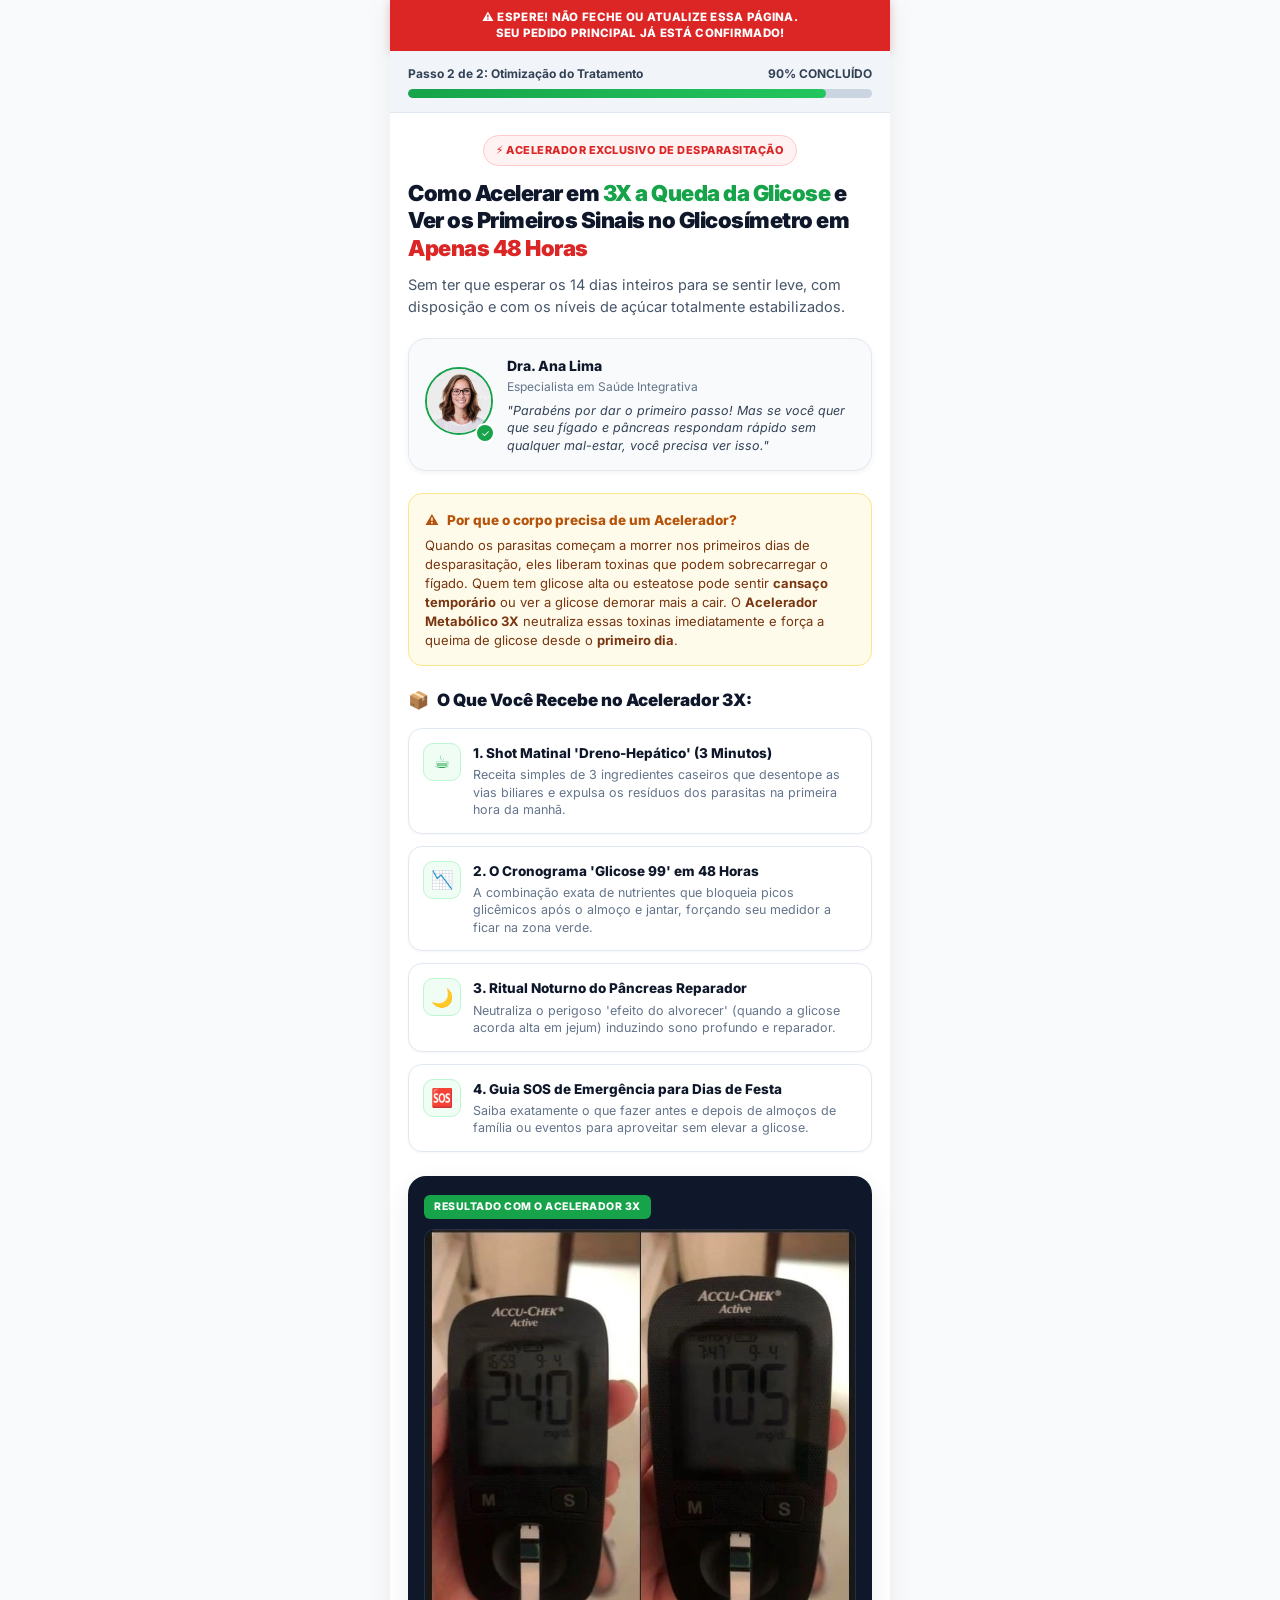
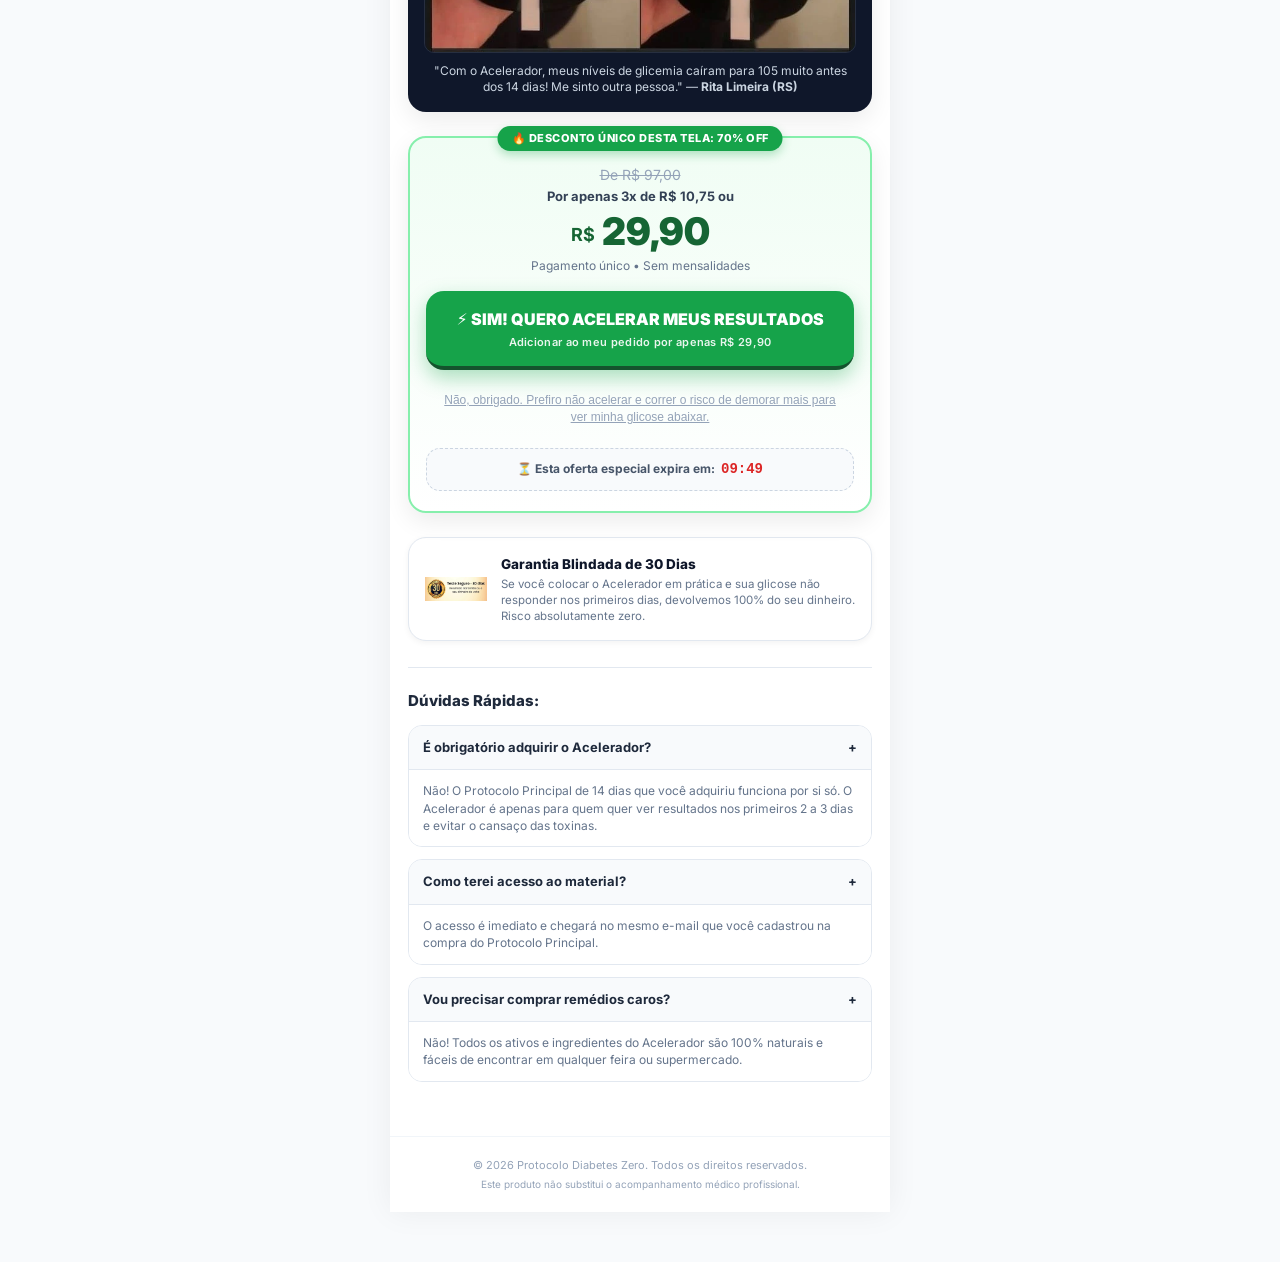
==== upsell.html @ f4e1c334 "Criar pagina de upsell focada em acelerar os resultados do protocolo" ====
<!DOCTYPE html>
<html lang="pt-BR">
<head>
  <meta charset="utf-8">
  <meta name="viewport" content="width=device-width, initial-scale=1.0, maximum-scale=1.0, user-scalable=no">
  <title>Acelerador Metabólico 3X | Oferta Exclusiva</title>
  <meta name="theme-color" content="#dc2626">
  <meta name="referrer" content="strict-origin-when-cross-origin">
  <link rel="preconnect" href="https://fonts.googleapis.com">
  <link rel="preconnect" href="https://fonts.gstatic.com" crossorigin>
  <link href="https://fonts.googleapis.com/css2?family=Inter:wght@400;500;600;700;800;900&display=swap" rel="stylesheet">
  <style>
    :root {
      --primary: #16a34a;
      --primary-hover: #15803d;
      --primary-dark: #166534;
      --primary-soft: #f0fdf4;
      --danger: #dc2626;
      --danger-dark: #991b1b;
      --danger-soft: #fef2f2;
      --warning: #f59e0b;
      --warning-soft: #fffbeb;
      --text-main: #0f172a;
      --text-muted: #64748b;
      --border-color: #e2e8f0;
      --bg-page: #f8fafc;
      --radius-lg: 14px;
      --radius-xl: 18px;
      --shadow-sm: 0 2px 6px rgba(0, 0, 0, 0.05);
      --shadow-md: 0 8px 24px rgba(0, 0, 0, 0.08);
      --shadow-btn: 0 8px 20px rgba(22, 163, 74, 0.35);
    }

    * {
      box-sizing: border-box;
      margin: 0;
      padding: 0;
      -webkit-tap-highlight-color: transparent;
    }

    body {
      font-family: 'Inter', system-ui, -apple-system, sans-serif;
      color: var(--text-main);
      background-color: var(--bg-page);
      line-height: 1.5;
      min-height: 100vh;
      display: flex;
      flex-direction: column;
      align-items: center;
      padding-bottom: 50px;
    }

    /* Container Mobile-First */
    .upsell-wrapper {
      width: 100%;
      max-width: 500px;
      background: #ffffff;
      min-height: 100vh;
      display: flex;
      flex-direction: column;
      position: relative;
      box-shadow: 0 0 30px rgba(0,0,0,0.06);
    }

    /* Barra Superior de Alerta Urgente */
    .top-alert-bar {
      background: #dc2626;
      color: #ffffff;
      font-size: 11.5px;
      font-weight: 800;
      letter-spacing: 0.3px;
      text-transform: uppercase;
      text-align: center;
      padding: 10px 14px;
      line-height: 1.35;
      box-shadow: 0 2px 8px rgba(220, 38, 38, 0.25);
    }

    /* Barra de Progresso do Pedido */
    .order-progress-box {
      background: #f1f5f9;
      border-bottom: 1px solid var(--border-color);
      padding: 14px 18px;
    }

    .order-progress-header {
      display: flex;
      justify-content: space-between;
      align-items: center;
      font-size: 12px;
      font-weight: 700;
      margin-bottom: 6px;
      color: #334155;
    }

    .order-progress-bar-bg {
      background: #cbd5e1;
      height: 9px;
      border-radius: 999px;
      overflow: hidden;
      position: relative;
    }

    .order-progress-fill {
      background: linear-gradient(90deg, #16a34a, #22c55e);
      height: 100%;
      width: 90%;
      border-radius: 999px;
      animation: pulseBar 2s infinite ease-in-out;
    }

    @keyframes pulseBar {
      0%, 100% { opacity: 0.95; }
      50% { opacity: 1; }
    }

    /* Conteúdo Principal */
    .upsell-content {
      padding: 22px 18px;
    }

    /* Badge de Oferta */
    .badge-deal {
      display: inline-flex;
      align-items: center;
      gap: 6px;
      background: #fef2f2;
      color: #dc2626;
      border: 1.5px solid #fecaca;
      font-size: 11px;
      font-weight: 800;
      padding: 6px 12px;
      border-radius: 999px;
      margin-bottom: 14px;
      text-transform: uppercase;
      letter-spacing: 0.5px;
    }

    /* Headline Principal */
    .upsell-headline {
      font-size: 22px;
      font-weight: 900;
      line-height: 1.25;
      color: #0f172a;
      margin-bottom: 12px;
      letter-spacing: -0.5px;
    }

    .upsell-headline mark {
      background: transparent;
      color: #16a34a;
    }

    .upsell-headline .highlight-red {
      color: #dc2626;
    }

    .upsell-subheadline {
      font-size: 14.5px;
      color: #475569;
      line-height: 1.5;
      margin-bottom: 20px;
    }

    /* Card da Especialista */
    .doctor-card {
      background: #f8fafc;
      border: 1.5px solid #e2e8f0;
      border-radius: var(--radius-xl);
      padding: 16px;
      margin-bottom: 22px;
      display: flex;
      gap: 14px;
      align-items: center;
      box-shadow: var(--shadow-sm);
    }

    .doctor-avatar-wrap {
      position: relative;
      flex-shrink: 0;
    }

    .doctor-avatar {
      width: 68px;
      height: 68px;
      border-radius: 50%;
      object-fit: cover;
      border: 2.5px solid #16a34a;
    }

    .doctor-verified-badge {
      position: absolute;
      bottom: -2px;
      right: -2px;
      background: #16a34a;
      color: #fff;
      font-size: 10px;
      width: 20px;
      height: 20px;
      border-radius: 50%;
      display: flex;
      align-items: center;
      justify-content: center;
      border: 2px solid #ffffff;
    }

    .doctor-info h4 {
      font-size: 14px;
      font-weight: 800;
      color: #0f172a;
    }

    .doctor-info p {
      font-size: 12px;
      color: #64748b;
      margin-top: 2px;
    }

    .doctor-quote {
      font-size: 12.5px;
      color: #334155;
      font-style: italic;
      margin-top: 6px;
      line-height: 1.4;
    }

    /* Box de Alerta Importante */
    .alert-dieoff-box {
      background: #fffbeb;
      border: 1.5px solid #fde68a;
      border-radius: var(--radius-lg);
      padding: 16px;
      margin-bottom: 22px;
    }

    .alert-dieoff-title {
      display: flex;
      align-items: center;
      gap: 8px;
      font-size: 13.5px;
      font-weight: 800;
      color: #b45309;
      margin-bottom: 6px;
    }

    .alert-dieoff-text {
      font-size: 13px;
      color: #78350f;
      line-height: 1.45;
    }

    /* O que é o Acelerador */
    .section-title {
      font-size: 17px;
      font-weight: 900;
      color: #0f172a;
      margin-bottom: 14px;
      display: flex;
      align-items: center;
      gap: 8px;
    }

    .features-list {
      display: flex;
      flex-direction: column;
      gap: 12px;
      margin-bottom: 24px;
    }

    .feature-card {
      display: flex;
      align-items: flex-start;
      gap: 12px;
      background: #ffffff;
      border: 1.5px solid #e2e8f0;
      border-radius: var(--radius-lg);
      padding: 14px;
      box-shadow: 0 1px 3px rgba(0,0,0,0.04);
      transition: transform 0.15s ease;
    }

    .feature-card:hover {
      transform: translateY(-2px);
    }

    .feature-icon-box {
      width: 38px;
      height: 38px;
      border-radius: 10px;
      background: #f0fdf4;
      color: #16a34a;
      display: flex;
      align-items: center;
      justify-content: center;
      font-size: 18px;
      flex-shrink: 0;
      border: 1px solid #bbf7d0;
    }

    .feature-body h5 {
      font-size: 13.5px;
      font-weight: 800;
      color: #0f172a;
      margin-bottom: 3px;
    }

    .feature-body p {
      font-size: 12.5px;
      color: #64748b;
      line-height: 1.4;
    }

    /* Prova Social / Comparativo */
    .proof-card {
      background: #0f172a;
      border-radius: var(--radius-xl);
      padding: 16px;
      color: #ffffff;
      margin-bottom: 24px;
      box-shadow: var(--shadow-md);
    }

    .proof-badge {
      display: inline-block;
      background: #16a34a;
      color: #ffffff;
      font-size: 10.5px;
      font-weight: 800;
      padding: 4px 10px;
      border-radius: 6px;
      text-transform: uppercase;
      letter-spacing: 0.5px;
      margin-bottom: 10px;
    }

    .proof-img {
      width: 100%;
      height: auto;
      border-radius: 10px;
      margin-bottom: 10px;
      display: block;
      border: 1px solid rgba(255, 255, 255, 0.1);
    }

    .proof-caption {
      font-size: 12px;
      color: #cbd5e1;
      text-align: center;
      line-height: 1.4;
    }

    /* Box de Oferta e Preço */
    .offer-box {
      background: linear-gradient(180deg, #f0fdf4 0%, #ffffff 100%);
      border: 2px solid #86efac;
      border-radius: var(--radius-xl);
      padding: 20px 16px;
      text-align: center;
      margin-bottom: 22px;
      box-shadow: var(--shadow-md);
      position: relative;
    }

    .offer-badge-ribbon {
      position: absolute;
      top: -12px;
      left: 50%;
      transform: translateX(-50%);
      background: #16a34a;
      color: #ffffff;
      font-size: 11px;
      font-weight: 800;
      padding: 4px 14px;
      border-radius: 999px;
      letter-spacing: 0.5px;
      box-shadow: 0 4px 10px rgba(22, 163, 74, 0.3);
      white-space: nowrap;
    }

    .offer-old-price {
      font-size: 14px;
      color: #94a3b8;
      text-decoration: line-through;
      margin-top: 6px;
    }

    .offer-installments {
      font-size: 13px;
      font-weight: 700;
      color: #334155;
      margin-top: 2px;
    }

    .offer-price-highlight {
      font-size: 38px;
      font-weight: 900;
      color: #166534;
      line-height: 1.1;
      margin: 4px 0;
    }

    .offer-price-highlight small {
      font-size: 18px;
      font-weight: 700;
      vertical-align: middle;
    }

    .offer-price-sub {
      font-size: 12px;
      color: #64748b;
      margin-bottom: 16px;
    }

    /* Botão Principal de Compra (CTA) */
    .btn-upsell-accept {
      width: 100%;
      background: #16a34a;
      color: #ffffff;
      border: none;
      border-bottom: 4px solid #14532d;
      border-radius: var(--radius-xl);
      padding: 16px 14px;
      font-size: 16px;
      font-weight: 900;
      cursor: pointer;
      display: flex;
      flex-direction: column;
      align-items: center;
      justify-content: center;
      gap: 3px;
      text-decoration: none;
      transition: all 0.15s ease;
      box-shadow: var(--shadow-btn);
      animation: pulseButton 2.2s infinite ease-in-out;
    }

    .btn-upsell-accept span.sub {
      font-size: 11px;
      font-weight: 600;
      opacity: 0.9;
      letter-spacing: 0.3px;
    }

    .btn-upsell-accept:active {
      transform: translateY(2px);
      border-bottom-width: 2px;
    }

    .btn-upsell-accept:hover {
      background: var(--primary-hover);
    }

    @keyframes pulseButton {
      0%, 100% { transform: scale(1); }
      50% { transform: scale(1.02); }
    }

    /* Link de Recusa (Negative Framing) */
    .btn-upsell-decline {
      display: block;
      margin-top: 14px;
      font-size: 12px;
      color: #94a3b8;
      text-decoration: underline;
      cursor: pointer;
      line-height: 1.4;
      padding: 8px 10px;
      transition: color 0.15s;
      background: none;
      border: none;
      width: 100%;
      text-align: center;
    }

    .btn-upsell-decline:hover {
      color: #475569;
    }

    /* Timer Regressivo de Escassez */
    .countdown-box {
      display: flex;
      align-items: center;
      justify-content: center;
      gap: 6px;
      background: #f8fafc;
      border: 1px dashed #cbd5e1;
      border-radius: var(--radius-lg);
      padding: 10px;
      margin-top: 14px;
      font-size: 12px;
      font-weight: 700;
      color: #475569;
    }

    .countdown-timer {
      color: #dc2626;
      font-weight: 900;
      font-family: monospace;
      font-size: 14px;
    }

    /* Garantia Blindada */
    .guarantee-card {
      display: flex;
      align-items: center;
      gap: 14px;
      background: #ffffff;
      border: 1.5px solid #e2e8f0;
      border-radius: var(--radius-xl);
      padding: 16px;
      margin-top: 24px;
      box-shadow: var(--shadow-sm);
    }

    .guarantee-img {
      width: 62px;
      height: auto;
      flex-shrink: 0;
    }

    .guarantee-text h6 {
      font-size: 13.5px;
      font-weight: 800;
      color: #0f172a;
      margin-bottom: 2px;
    }

    .guarantee-text p {
      font-size: 11.5px;
      color: #64748b;
      line-height: 1.4;
    }

    /* FAQ Rápido */
    .faq-section {
      margin-top: 26px;
      border-top: 1px solid var(--border-color);
      padding-top: 22px;
    }

    .faq-item {
      margin-bottom: 12px;
      border: 1px solid #e2e8f0;
      border-radius: var(--radius-lg);
      overflow: hidden;
    }

    .faq-question {
      padding: 12px 14px;
      background: #f8fafc;
      font-size: 13px;
      font-weight: 700;
      color: #1e293b;
      cursor: pointer;
      display: flex;
      justify-content: space-between;
      align-items: center;
    }

    .faq-answer {
      padding: 12px 14px;
      font-size: 12px;
      color: #64748b;
      line-height: 1.45;
      background: #ffffff;
      border-top: 1px solid #e2e8f0;
    }

    /* Footer discreto */
    .upsell-footer {
      text-align: center;
      padding: 20px 16px;
      font-size: 11px;
      color: #94a3b8;
      border-top: 1px solid #f1f5f9;
      margin-top: 20px;
    }
  </style>
</head>
<body>

  <main class="upsell-wrapper">

    <!-- 1. Alerta Superior de Não Fechar a Página -->
    <div class="top-alert-bar">
      ⚠️ ESPERE! NÃO FECHE OU ATUALIZE ESSA PÁGINA.<br>
      SEU PEDIDO PRINCIPAL JÁ ESTÁ CONFIRMADO!
    </div>

    <!-- 2. Barra de Progresso do Pedido -->
    <div class="order-progress-box">
      <div class="order-progress-header">
        <span>Passo 2 de 2: Otimização do Tratamento</span>
        <span>90% CONCLUÍDO</span>
      </div>
      <div class="order-progress-bar-bg">
        <div class="order-progress-fill"></div>
      </div>
    </div>

    <!-- 3. Corpo Principal com Persuasão -->
    <div class="upsell-content">
      
      <div style="text-align: center;">
        <div class="badge-deal">
          ⚡ ACELERADOR EXCLUSIVO DE DESPARASITAÇÃO
        </div>
      </div>

      <!-- Headline & Subheadline -->
      <h1 class="upsell-headline">
        Como Acelerar em <mark>3X a Queda da Glicose</mark> e Ver os Primeiros Sinais no Glicosímetro em <span class="highlight-red">Apenas 48 Horas</span>
      </h1>

      <p class="upsell-subheadline">
        Sem ter que esperar os 14 dias inteiros para se sentir leve, com disposição e com os níveis de açúcar totalmente estabilizados.
      </p>

      <!-- Card Dra. Ana Lima -->
      <div class="doctor-card">
        <div class="doctor-avatar-wrap">
          <img src="img/ana-lima.png" alt="Dra. Ana Lima" class="doctor-avatar">
          <div class="doctor-verified-badge">✓</div>
        </div>
        <div class="doctor-info">
          <h4>Dra. Ana Lima</h4>
          <p>Especialista em Saúde Integrativa</p>
          <div class="doctor-quote">
            "Parabéns por dar o primeiro passo! Mas se você quer que seu fígado e pâncreas respondam rápido sem qualquer mal-estar, você precisa ver isso."
          </div>
        </div>
      </div>

      <!-- Alerta Die-off / Por que acelerar -->
      <div class="alert-dieoff-box">
        <div class="alert-dieoff-title">
          <span>⚠️</span> Por que o corpo precisa de um Acelerador?
        </div>
        <p class="alert-dieoff-text">
          Quando os parasitas começam a morrer nos primeiros dias de desparasitação, eles liberam toxinas que podem sobrecarregar o fígado. Quem tem glicose alta ou esteatose pode sentir <strong>cansaço temporário</strong> ou ver a glicose demorar mais a cair. O <strong>Acelerador Metabólico 3X</strong> neutraliza essas toxinas imediatamente e força a queima de glicose desde o <strong>primeiro dia</strong>.
        </p>
      </div>

      <!-- O que vem dentro -->
      <h3 class="section-title">
        <span>📦</span> O Que Você Recebe no Acelerador 3X:
      </h3>

      <div class="features-list">
        
        <div class="feature-card">
          <div class="feature-icon-box">☕</div>
          <div class="feature-body">
            <h5>1. Shot Matinal 'Dreno-Hepático' (3 Minutos)</h5>
            <p>Receita simples de 3 ingredientes caseiros que desentope as vias biliares e expulsa os resíduos dos parasitas na primeira hora da manhã.</p>
          </div>
        </div>

        <div class="feature-card">
          <div class="feature-icon-box">📉</div>
          <div class="feature-body">
            <h5>2. O Cronograma 'Glicose 99' em 48 Horas</h5>
            <p>A combinação exata de nutrientes que bloqueia picos glicêmicos após o almoço e jantar, forçando seu medidor a ficar na zona verde.</p>
          </div>
        </div>

        <div class="feature-card">
          <div class="feature-icon-box">🌙</div>
          <div class="feature-body">
            <h5>3. Ritual Noturno do Pâncreas Reparador</h5>
            <p>Neutraliza o perigoso 'efeito do alvorecer' (quando a glicose acorda alta em jejum) induzindo sono profundo e reparador.</p>
          </div>
        </div>

        <div class="feature-card">
          <div class="feature-icon-box">🆘</div>
          <div class="feature-body">
            <h5>4. Guia SOS de Emergência para Dias de Festa</h5>
            <p>Saiba exatamente o que fazer antes e depois de almoços de família ou eventos para aproveitar sem elevar a glicose.</p>
          </div>
        </div>

      </div>

      <!-- Prova Social / Glicosímetro -->
      <div class="proof-card">
        <span class="proof-badge">Resultado com o Acelerador 3X</span>
        <img src="img/glicosimetro-240-105.png" alt="Glicose de 240 para 105" class="proof-img">
        <p class="proof-caption">
          "Com o Acelerador, meus níveis de glicemia caíram para 105 muito antes dos 14 dias! Me sinto outra pessoa." — <strong>Rita Limeira (RS)</strong>
        </p>
      </div>

      <!-- Box de Oferta Irresistível -->
      <div class="offer-box">
        <div class="offer-badge-ribbon">
          🔥 DESCONTO ÚNICO DESTA TELA: 70% OFF
        </div>

        <p class="offer-old-price">De R$ 97,00</p>
        <p class="offer-installments">Por apenas 3x de R$ 10,75 ou</p>
        <div class="offer-price-highlight">
          <small>R$</small> 29,90
        </div>
        <p class="offer-price-sub">Pagamento único • Sem mensalidades</p>

        <!-- Botão de Aceitação (CTA Principal) -->
        <a href="https://ambienteeonline.org.ua/c/130afe27a8" class="btn-upsell-accept" id="btnAceitarUpsell">
          <span>⚡ SIM! QUERO ACELERAR MEUS RESULTADOS</span>
          <span class="sub">Adicionar ao meu pedido por apenas R$ 29,90</span>
        </a>

        <!-- Botão de Recusa Psicológica -->
        <button type="button" class="btn-upsell-decline" id="btnRecusarUpsell">
          Não, obrigado. Prefiro não acelerar e correr o risco de demorar mais para ver minha glicose abaixar.
        </button>

        <!-- Cronômetro -->
        <div class="countdown-box">
          <span>⏳ Esta oferta especial expira em:</span>
          <span class="countdown-timer" id="timer">09:48</span>
        </div>
      </div>

      <!-- Garantia 30 Dias -->
      <div class="guarantee-card">
        <img src="img/garantia-30-dias.png" alt="Garantia 30 dias" class="guarantee-img">
        <div class="guarantee-text">
          <h6>Garantia Blindada de 30 Dias</h6>
          <p>Se você colocar o Acelerador em prática e sua glicose não responder nos primeiros dias, devolvemos 100% do seu dinheiro. Risco absolutamente zero.</p>
        </div>
      </div>

      <!-- FAQ Rápido -->
      <div class="faq-section">
        <h4 style="font-size: 15px; font-weight: 800; margin-bottom: 12px; color: #1e293b;">Dúvidas Rápidas:</h4>
        
        <div class="faq-item">
          <div class="faq-question">É obrigatório adquirir o Acelerador? <span>+</span></div>
          <div class="faq-answer">Não! O Protocolo Principal de 14 dias que você adquiriu funciona por si só. O Acelerador é apenas para quem quer ver resultados nos primeiros 2 a 3 dias e evitar o cansaço das toxinas.</div>
        </div>

        <div class="faq-item">
          <div class="faq-question">Como terei acesso ao material? <span>+</span></div>
          <div class="faq-answer">O acesso é imediato e chegará no mesmo e-mail que você cadastrou na compra do Protocolo Principal.</div>
        </div>

        <div class="faq-item">
          <div class="faq-question">Vou precisar comprar remédios caros? <span>+</span></div>
          <div class="faq-answer">Não! Todos os ativos e ingredientes do Acelerador são 100% naturais e fáceis de encontrar em qualquer feira ou supermercado.</div>
        </div>
      </div>

    </div>

    <!-- Rodapé -->
    <footer class="upsell-footer">
      <p>© 2026 Protocolo Diabetes Zero. Todos os direitos reservados.</p>
      <p style="margin-top: 4px; font-size: 10px;">Este produto não substitui o acompanhamento médico profissional.</p>
    </footer>

  </main>

  <!-- Script do Timer e Ações -->
  <script>
    // Timer Regressivo de 10 minutos
    let timeInSeconds = 590;
    const timerEl = document.getElementById('timer');

    function updateTimer() {
      const minutes = Math.floor(timeInSeconds / 60);
      const seconds = timeInSeconds % 60;
      timerEl.textContent = `${minutes < 10 ? '0' : ''}${minutes}:${seconds < 10 ? '0' : ''}${seconds}`;
      if (timeInSeconds > 0) {
        timeInSeconds--;
      }
    }
    setInterval(updateTimer, 1000);
    updateTimer();

    // Comportamento do Botão de Recusa (pode redirecionar para obrigado ou downsell)
    document.getElementById('btnRecusarUpsell').onclick = function() {
      if (confirm('Atenção: Essa é a sua única chance de adicionar o Acelerador 3X com 70% de desconto. Tem certeza que deseja recusar?')) {
        // Redireciona para página de obrigado ou próximo passo
        alert('Seu pedido principal continua confirmado! Você será redirecionado para a área de membros.');
      }
    };
  </script>
</body>
</html>
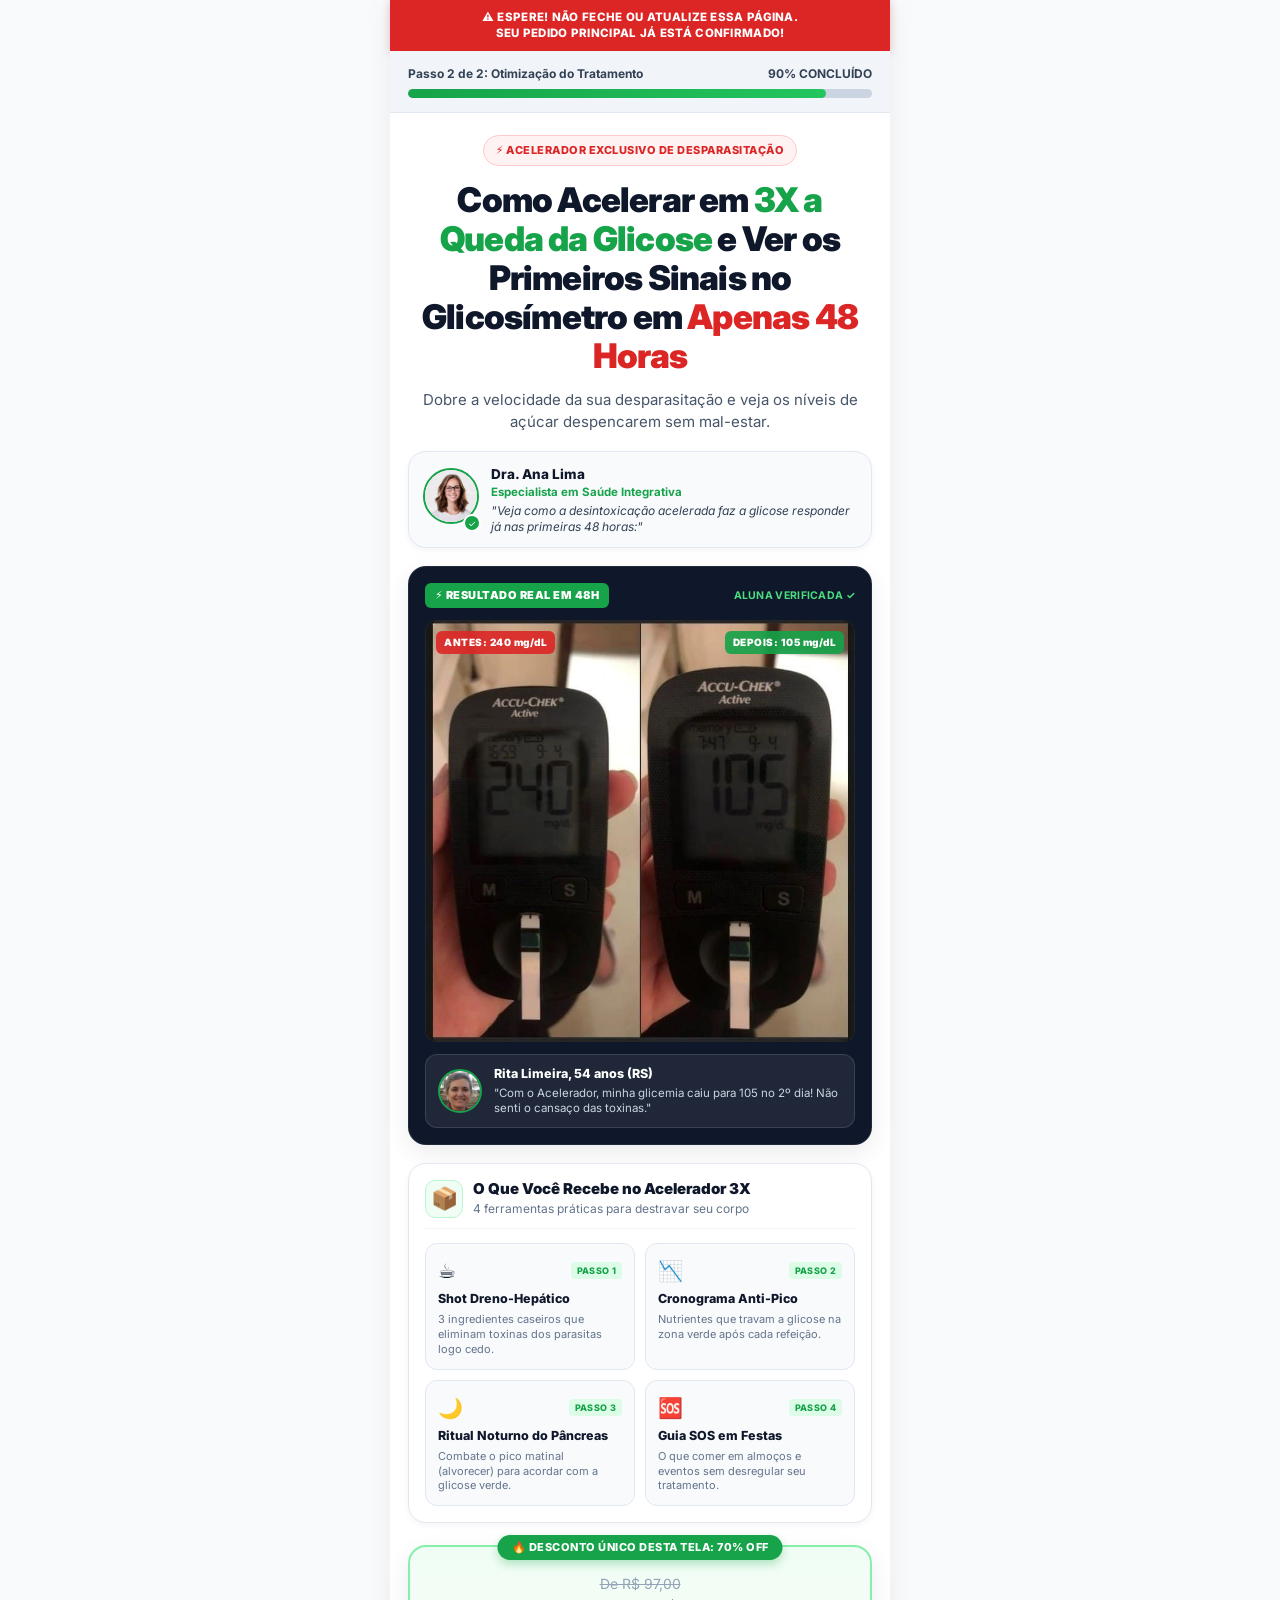
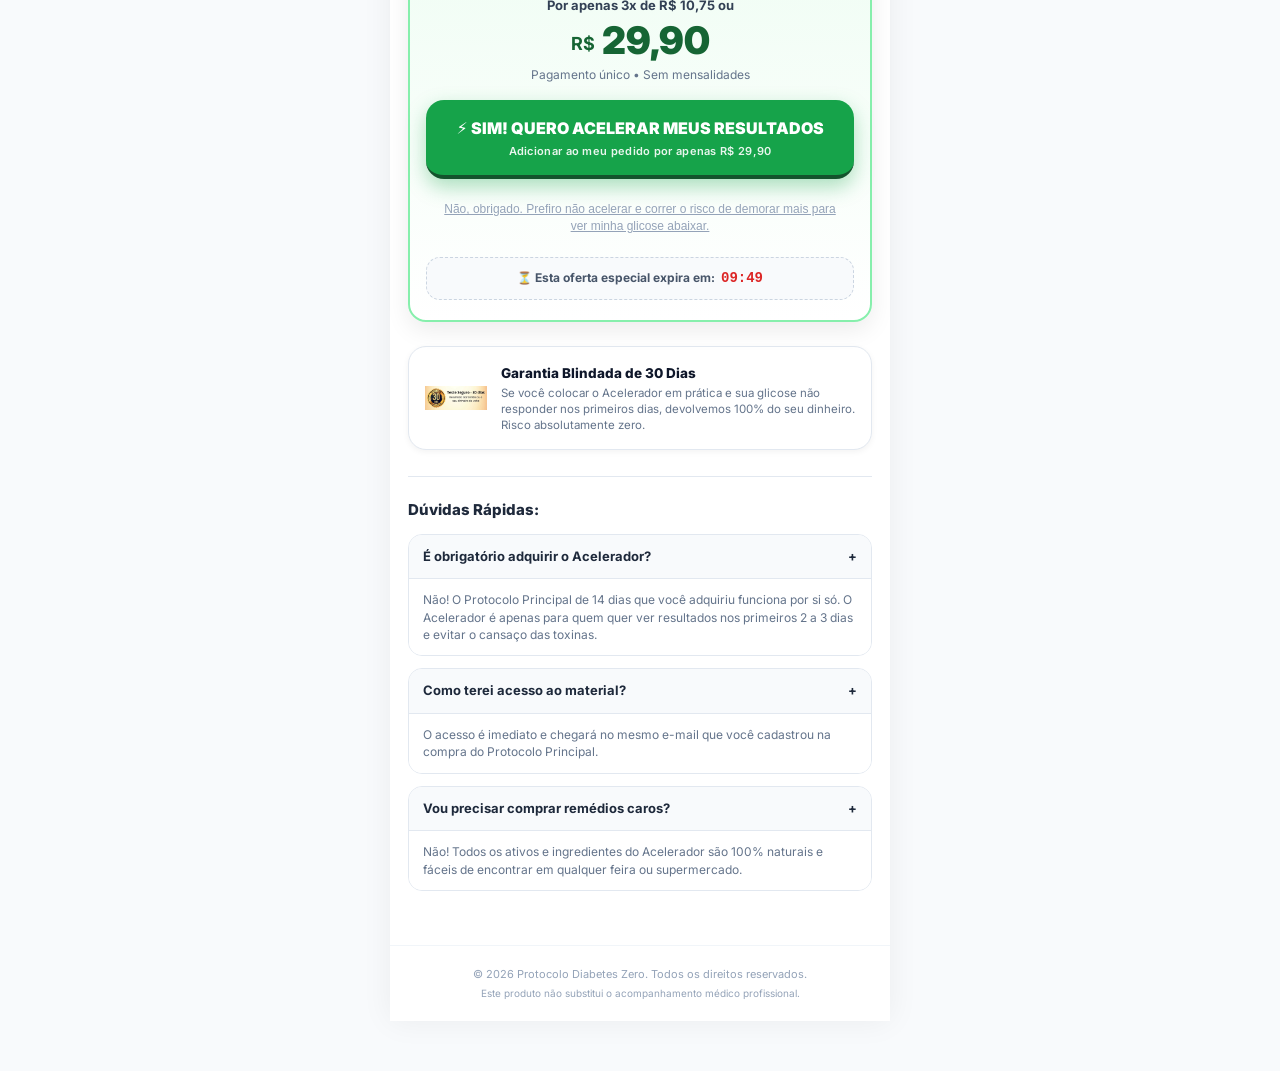
==== commit e657c096: "Aumentar headline e reordenar secoes da pagina de upsell com cards visuais" ====
--- a/upsell.html
+++ b/upsell.html
@@ -136,14 +136,15 @@
       letter-spacing: 0.5px;
     }
 
-    /* Headline Principal */
+    /* Headline Principal - Bem maior e mais destacada */
     .upsell-headline {
-      font-size: 22px;
+      font-size: clamp(26px, 7vw, 34px);
       font-weight: 900;
-      line-height: 1.25;
+      line-height: 1.15;
       color: #0f172a;
-      margin-bottom: 12px;
-      letter-spacing: -0.5px;
+      margin-bottom: 14px;
+      letter-spacing: -0.8px;
+      text-align: center;
     }
 
     .upsell-headline mark {
@@ -156,21 +157,22 @@
     }
 
     .upsell-subheadline {
-      font-size: 14.5px;
+      font-size: 15px;
       color: #475569;
-      line-height: 1.5;
-      margin-bottom: 20px;
-    }
-
-    /* Card da Especialista */
+      line-height: 1.45;
+      margin-bottom: 18px;
+      text-align: center;
+    }
+
+    /* Card da Especialista - Compacto */
     .doctor-card {
       background: #f8fafc;
       border: 1.5px solid #e2e8f0;
       border-radius: var(--radius-xl);
-      padding: 16px;
-      margin-bottom: 22px;
-      display: flex;
-      gap: 14px;
+      padding: 12px 14px;
+      margin-bottom: 18px;
+      display: flex;
+      gap: 12px;
       align-items: center;
       box-shadow: var(--shadow-sm);
     }
@@ -181,11 +183,11 @@
     }
 
     .doctor-avatar {
-      width: 68px;
-      height: 68px;
+      width: 56px;
+      height: 56px;
       border-radius: 50%;
       object-fit: cover;
-      border: 2.5px solid #16a34a;
+      border: 2px solid #16a34a;
     }
 
     .doctor-verified-badge {
@@ -194,9 +196,9 @@
       right: -2px;
       background: #16a34a;
       color: #fff;
-      font-size: 10px;
-      width: 20px;
-      height: 20px;
+      font-size: 9px;
+      width: 18px;
+      height: 18px;
       border-radius: 50%;
       display: flex;
       align-items: center;
@@ -205,148 +207,244 @@
     }
 
     .doctor-info h4 {
-      font-size: 14px;
-      font-weight: 800;
-      color: #0f172a;
-    }
-
-    .doctor-info p {
-      font-size: 12px;
-      color: #64748b;
-      margin-top: 2px;
-    }
-
-    .doctor-quote {
-      font-size: 12.5px;
-      color: #334155;
-      font-style: italic;
-      margin-top: 6px;
-      line-height: 1.4;
-    }
-
-    /* Box de Alerta Importante */
-    .alert-dieoff-box {
-      background: #fffbeb;
-      border: 1.5px solid #fde68a;
-      border-radius: var(--radius-lg);
-      padding: 16px;
-      margin-bottom: 22px;
-    }
-
-    .alert-dieoff-title {
-      display: flex;
-      align-items: center;
-      gap: 8px;
-      font-size: 13.5px;
-      font-weight: 800;
-      color: #b45309;
-      margin-bottom: 6px;
-    }
-
-    .alert-dieoff-text {
-      font-size: 13px;
-      color: #78350f;
-      line-height: 1.45;
-    }
-
-    /* O que é o Acelerador */
-    .section-title {
-      font-size: 17px;
-      font-weight: 900;
-      color: #0f172a;
-      margin-bottom: 14px;
-      display: flex;
-      align-items: center;
-      gap: 8px;
-    }
-
-    .features-list {
-      display: flex;
-      flex-direction: column;
-      gap: 12px;
-      margin-bottom: 24px;
-    }
-
-    .feature-card {
-      display: flex;
-      align-items: flex-start;
-      gap: 12px;
-      background: #ffffff;
-      border: 1.5px solid #e2e8f0;
-      border-radius: var(--radius-lg);
-      padding: 14px;
-      box-shadow: 0 1px 3px rgba(0,0,0,0.04);
-      transition: transform 0.15s ease;
-    }
-
-    .feature-card:hover {
-      transform: translateY(-2px);
-    }
-
-    .feature-icon-box {
-      width: 38px;
-      height: 38px;
-      border-radius: 10px;
-      background: #f0fdf4;
-      color: #16a34a;
-      display: flex;
-      align-items: center;
-      justify-content: center;
-      font-size: 18px;
-      flex-shrink: 0;
-      border: 1px solid #bbf7d0;
-    }
-
-    .feature-body h5 {
       font-size: 13.5px;
       font-weight: 800;
       color: #0f172a;
-      margin-bottom: 3px;
-    }
-
-    .feature-body p {
-      font-size: 12.5px;
-      color: #64748b;
-      line-height: 1.4;
-    }
-
-    /* Prova Social / Comparativo */
+    }
+
+    .doctor-info p {
+      font-size: 11.5px;
+      color: #16a34a;
+      font-weight: 700;
+    }
+
+    .doctor-quote {
+      font-size: 12px;
+      color: #334155;
+      font-style: italic;
+      margin-top: 2px;
+      line-height: 1.35;
+    }
+
+    /* 1. CARD DA FOTO / PROVA REAL (PRIMEIRO) */
     .proof-card {
       background: #0f172a;
       border-radius: var(--radius-xl);
       padding: 16px;
       color: #ffffff;
-      margin-bottom: 24px;
+      margin-bottom: 18px;
       box-shadow: var(--shadow-md);
+      border: 1px solid rgba(255, 255, 255, 0.08);
+    }
+
+    .proof-header {
+      display: flex;
+      justify-content: space-between;
+      align-items: center;
+      margin-bottom: 12px;
     }
 
     .proof-badge {
-      display: inline-block;
+      display: inline-flex;
+      align-items: center;
+      gap: 5px;
       background: #16a34a;
       color: #ffffff;
-      font-size: 10.5px;
-      font-weight: 800;
+      font-size: 11px;
+      font-weight: 900;
       padding: 4px 10px;
       border-radius: 6px;
       text-transform: uppercase;
       letter-spacing: 0.5px;
-      margin-bottom: 10px;
+    }
+
+    .proof-status {
+      font-size: 10.5px;
+      font-weight: 700;
+      color: #4ade80;
+      letter-spacing: 0.3px;
+    }
+
+    .proof-img-container {
+      position: relative;
+      border-radius: 12px;
+      overflow: hidden;
+      margin-bottom: 12px;
+      border: 1.5px solid rgba(255, 255, 255, 0.15);
+      background: #000;
+    }
+
+    .proof-tag-before {
+      position: absolute;
+      top: 10px;
+      left: 10px;
+      background: rgba(220, 38, 38, 0.9);
+      color: #ffffff;
+      font-size: 10px;
+      font-weight: 900;
+      padding: 4px 8px;
+      border-radius: 6px;
+      letter-spacing: 0.5px;
+      backdrop-filter: blur(2px);
+    }
+
+    .proof-tag-after {
+      position: absolute;
+      top: 10px;
+      right: 10px;
+      background: rgba(22, 163, 74, 0.9);
+      color: #ffffff;
+      font-size: 10px;
+      font-weight: 900;
+      padding: 4px 8px;
+      border-radius: 6px;
+      letter-spacing: 0.5px;
+      backdrop-filter: blur(2px);
     }
 
     .proof-img {
       width: 100%;
       height: auto;
+      display: block;
+    }
+
+    .proof-user-info {
+      display: flex;
+      align-items: center;
+      gap: 12px;
+      background: rgba(255, 255, 255, 0.07);
+      border: 1px solid rgba(255, 255, 255, 0.12);
+      padding: 10px 12px;
+      border-radius: 12px;
+    }
+
+    .proof-user-avatar {
+      width: 44px;
+      height: 44px;
+      border-radius: 50%;
+      object-fit: cover;
+      border: 2px solid #16a34a;
+      flex-shrink: 0;
+    }
+
+    .proof-user-name {
+      font-size: 12.5px;
+      font-weight: 800;
+      color: #ffffff;
+    }
+
+    .proof-user-quote {
+      font-size: 11.5px;
+      color: #cbd5e1;
+      line-height: 1.35;
+      margin-top: 2px;
+    }
+
+    /* 2. CARD DO QUE É RECEBIDO (FORMATO DE CARD VISUAL E DIRETO AO PONTO) */
+    .package-container-card {
+      background: #ffffff;
+      border: 1.5px solid #e2e8f0;
+      border-radius: var(--radius-xl);
+      padding: 16px;
+      margin-bottom: 22px;
+      box-shadow: var(--shadow-sm);
+    }
+
+    .package-header {
+      display: flex;
+      align-items: center;
+      gap: 10px;
+      margin-bottom: 14px;
+      padding-bottom: 10px;
+      border-bottom: 1px solid #f1f5f9;
+    }
+
+    .package-icon {
+      font-size: 22px;
+      width: 38px;
+      height: 38px;
       border-radius: 10px;
-      margin-bottom: 10px;
-      display: block;
-      border: 1px solid rgba(255, 255, 255, 0.1);
-    }
-
-    .proof-caption {
+      background: #f0fdf4;
+      border: 1px solid #bbf7d0;
+      display: flex;
+      align-items: center;
+      justify-content: center;
+      flex-shrink: 0;
+    }
+
+    .package-title {
+      font-size: 15px;
+      font-weight: 900;
+      color: #0f172a;
+      line-height: 1.2;
+    }
+
+    .package-subtitle {
       font-size: 12px;
-      color: #cbd5e1;
-      text-align: center;
-      line-height: 1.4;
+      color: #64748b;
+      margin-top: 2px;
+    }
+
+    .package-grid {
+      display: grid;
+      grid-template-columns: 1fr;
+      gap: 10px;
+    }
+
+    @media (min-width: 390px) {
+      .package-grid {
+        grid-template-columns: 1fr 1fr;
+      }
+    }
+
+    .package-item {
+      background: #f8fafc;
+      border: 1.5px solid #e2e8f0;
+      border-radius: 12px;
+      padding: 12px;
+      display: flex;
+      flex-direction: column;
+      gap: 5px;
+      transition: all 0.15s ease;
+    }
+
+    .package-item:hover {
+      border-color: #86efac;
+      background: #f0fdf4;
+      transform: translateY(-1px);
+    }
+
+    .item-top {
+      display: flex;
+      align-items: center;
+      justify-content: space-between;
+    }
+
+    .item-icon {
+      font-size: 20px;
+    }
+
+    .item-tag {
+      font-size: 9px;
+      font-weight: 800;
+      color: #16a34a;
+      background: #dcfce7;
+      padding: 2px 6px;
+      border-radius: 4px;
+      letter-spacing: 0.3px;
+    }
+
+    .package-item h4 {
+      font-size: 12.5px;
+      font-weight: 800;
+      color: #0f172a;
+      line-height: 1.3;
+    }
+
+    .package-item p {
+      font-size: 11px;
+      color: #64748b;
+      line-height: 1.35;
     }
 
     /* Box de Oferta e Preço */
@@ -613,10 +711,10 @@
       </h1>
 
       <p class="upsell-subheadline">
-        Sem ter que esperar os 14 dias inteiros para se sentir leve, com disposição e com os níveis de açúcar totalmente estabilizados.
+        Dobre a velocidade da sua desparasitação e veja os níveis de açúcar despencarem sem mal-estar.
       </p>
 
-      <!-- Card Dra. Ana Lima -->
+      <!-- Card Dra. Ana Lima (Compacto) -->
       <div class="doctor-card">
         <div class="doctor-avatar-wrap">
           <img src="img/ana-lima.png" alt="Dra. Ana Lima" class="doctor-avatar">
@@ -626,69 +724,82 @@
           <h4>Dra. Ana Lima</h4>
           <p>Especialista em Saúde Integrativa</p>
           <div class="doctor-quote">
-            "Parabéns por dar o primeiro passo! Mas se você quer que seu fígado e pâncreas respondam rápido sem qualquer mal-estar, você precisa ver isso."
+            "Veja como a desintoxicação acelerada faz a glicose responder já nas primeiras 48 horas:"
           </div>
         </div>
       </div>
 
-      <!-- Alerta Die-off / Por que acelerar -->
-      <div class="alert-dieoff-box">
-        <div class="alert-dieoff-title">
-          <span>⚠️</span> Por que o corpo precisa de um Acelerador?
-        </div>
-        <p class="alert-dieoff-text">
-          Quando os parasitas começam a morrer nos primeiros dias de desparasitação, eles liberam toxinas que podem sobrecarregar o fígado. Quem tem glicose alta ou esteatose pode sentir <strong>cansaço temporário</strong> ou ver a glicose demorar mais a cair. O <strong>Acelerador Metabólico 3X</strong> neutraliza essas toxinas imediatamente e força a queima de glicose desde o <strong>primeiro dia</strong>.
-        </p>
+      <!-- 1. PRIMEIRO: CARD DA FOTO / RESULTADO REAL -->
+      <div class="proof-card">
+        <div class="proof-header">
+          <span class="proof-badge">⚡ RESULTADO REAL EM 48H</span>
+          <span class="proof-status">ALUNA VERIFICADA ✓</span>
+        </div>
+
+        <div class="proof-img-container">
+          <div class="proof-tag-before">ANTES: 240 mg/dL</div>
+          <div class="proof-tag-after">DEPOIS: 105 mg/dL</div>
+          <img src="img/glicosimetro-240-105.png" alt="Glicosímetro antes e depois do acelerador" class="proof-img">
+        </div>
+
+        <div class="proof-user-info">
+          <img src="img/rita-limeira.png" alt="Rita Limeira" class="proof-user-avatar">
+          <div>
+            <div class="proof-user-name">Rita Limeira, 54 anos (RS)</div>
+            <div class="proof-user-quote">"Com o Acelerador, minha glicemia caiu para 105 no 2º dia! Não senti o cansaço das toxinas."</div>
+          </div>
+        </div>
       </div>
 
-      <!-- O que vem dentro -->
-      <h3 class="section-title">
-        <span>📦</span> O Que Você Recebe no Acelerador 3X:
-      </h3>
-
-      <div class="features-list">
-        
-        <div class="feature-card">
-          <div class="feature-icon-box">☕</div>
-          <div class="feature-body">
-            <h5>1. Shot Matinal 'Dreno-Hepático' (3 Minutos)</h5>
-            <p>Receita simples de 3 ingredientes caseiros que desentope as vias biliares e expulsa os resíduos dos parasitas na primeira hora da manhã.</p>
+      <!-- 2. DEPOIS: CARD DO QUE É RECEBIDO (FORMATO DE CARD VISUAL E DIRETO AO PONTO) -->
+      <div class="package-container-card">
+        <div class="package-header">
+          <div class="package-icon">📦</div>
+          <div>
+            <h3 class="package-title">O Que Você Recebe no Acelerador 3X</h3>
+            <p class="package-subtitle">4 ferramentas práticas para destravar seu corpo</p>
           </div>
         </div>
 
-        <div class="feature-card">
-          <div class="feature-icon-box">📉</div>
-          <div class="feature-body">
-            <h5>2. O Cronograma 'Glicose 99' em 48 Horas</h5>
-            <p>A combinação exata de nutrientes que bloqueia picos glicêmicos após o almoço e jantar, forçando seu medidor a ficar na zona verde.</p>
+        <div class="package-grid">
+          
+          <div class="package-item">
+            <div class="item-top">
+              <span class="item-icon">☕</span>
+              <span class="item-tag">PASSO 1</span>
+            </div>
+            <h4>Shot Dreno-Hepático</h4>
+            <p>3 ingredientes caseiros que eliminam toxinas dos parasitas logo cedo.</p>
           </div>
-        </div>
-
-        <div class="feature-card">
-          <div class="feature-icon-box">🌙</div>
-          <div class="feature-body">
-            <h5>3. Ritual Noturno do Pâncreas Reparador</h5>
-            <p>Neutraliza o perigoso 'efeito do alvorecer' (quando a glicose acorda alta em jejum) induzindo sono profundo e reparador.</p>
+
+          <div class="package-item">
+            <div class="item-top">
+              <span class="item-icon">📉</span>
+              <span class="item-tag">PASSO 2</span>
+            </div>
+            <h4>Cronograma Anti-Pico</h4>
+            <p>Nutrientes que travam a glicose na zona verde após cada refeição.</p>
           </div>
-        </div>
-
-        <div class="feature-card">
-          <div class="feature-icon-box">🆘</div>
-          <div class="feature-body">
-            <h5>4. Guia SOS de Emergência para Dias de Festa</h5>
-            <p>Saiba exatamente o que fazer antes e depois de almoços de família ou eventos para aproveitar sem elevar a glicose.</p>
+
+          <div class="package-item">
+            <div class="item-top">
+              <span class="item-icon">🌙</span>
+              <span class="item-tag">PASSO 3</span>
+            </div>
+            <h4>Ritual Noturno do Pâncreas</h4>
+            <p>Combate o pico matinal (alvorecer) para acordar com a glicose verde.</p>
           </div>
-        </div>
-
-      </div>
-
-      <!-- Prova Social / Glicosímetro -->
-      <div class="proof-card">
-        <span class="proof-badge">Resultado com o Acelerador 3X</span>
-        <img src="img/glicosimetro-240-105.png" alt="Glicose de 240 para 105" class="proof-img">
-        <p class="proof-caption">
-          "Com o Acelerador, meus níveis de glicemia caíram para 105 muito antes dos 14 dias! Me sinto outra pessoa." — <strong>Rita Limeira (RS)</strong>
-        </p>
+
+          <div class="package-item">
+            <div class="item-top">
+              <span class="item-icon">🆘</span>
+              <span class="item-tag">PASSO 4</span>
+            </div>
+            <h4>Guia SOS em Festas</h4>
+            <p>O que comer em almoços e eventos sem desregular seu tratamento.</p>
+          </div>
+
+        </div>
       </div>
 
       <!-- Box de Oferta Irresistível -->
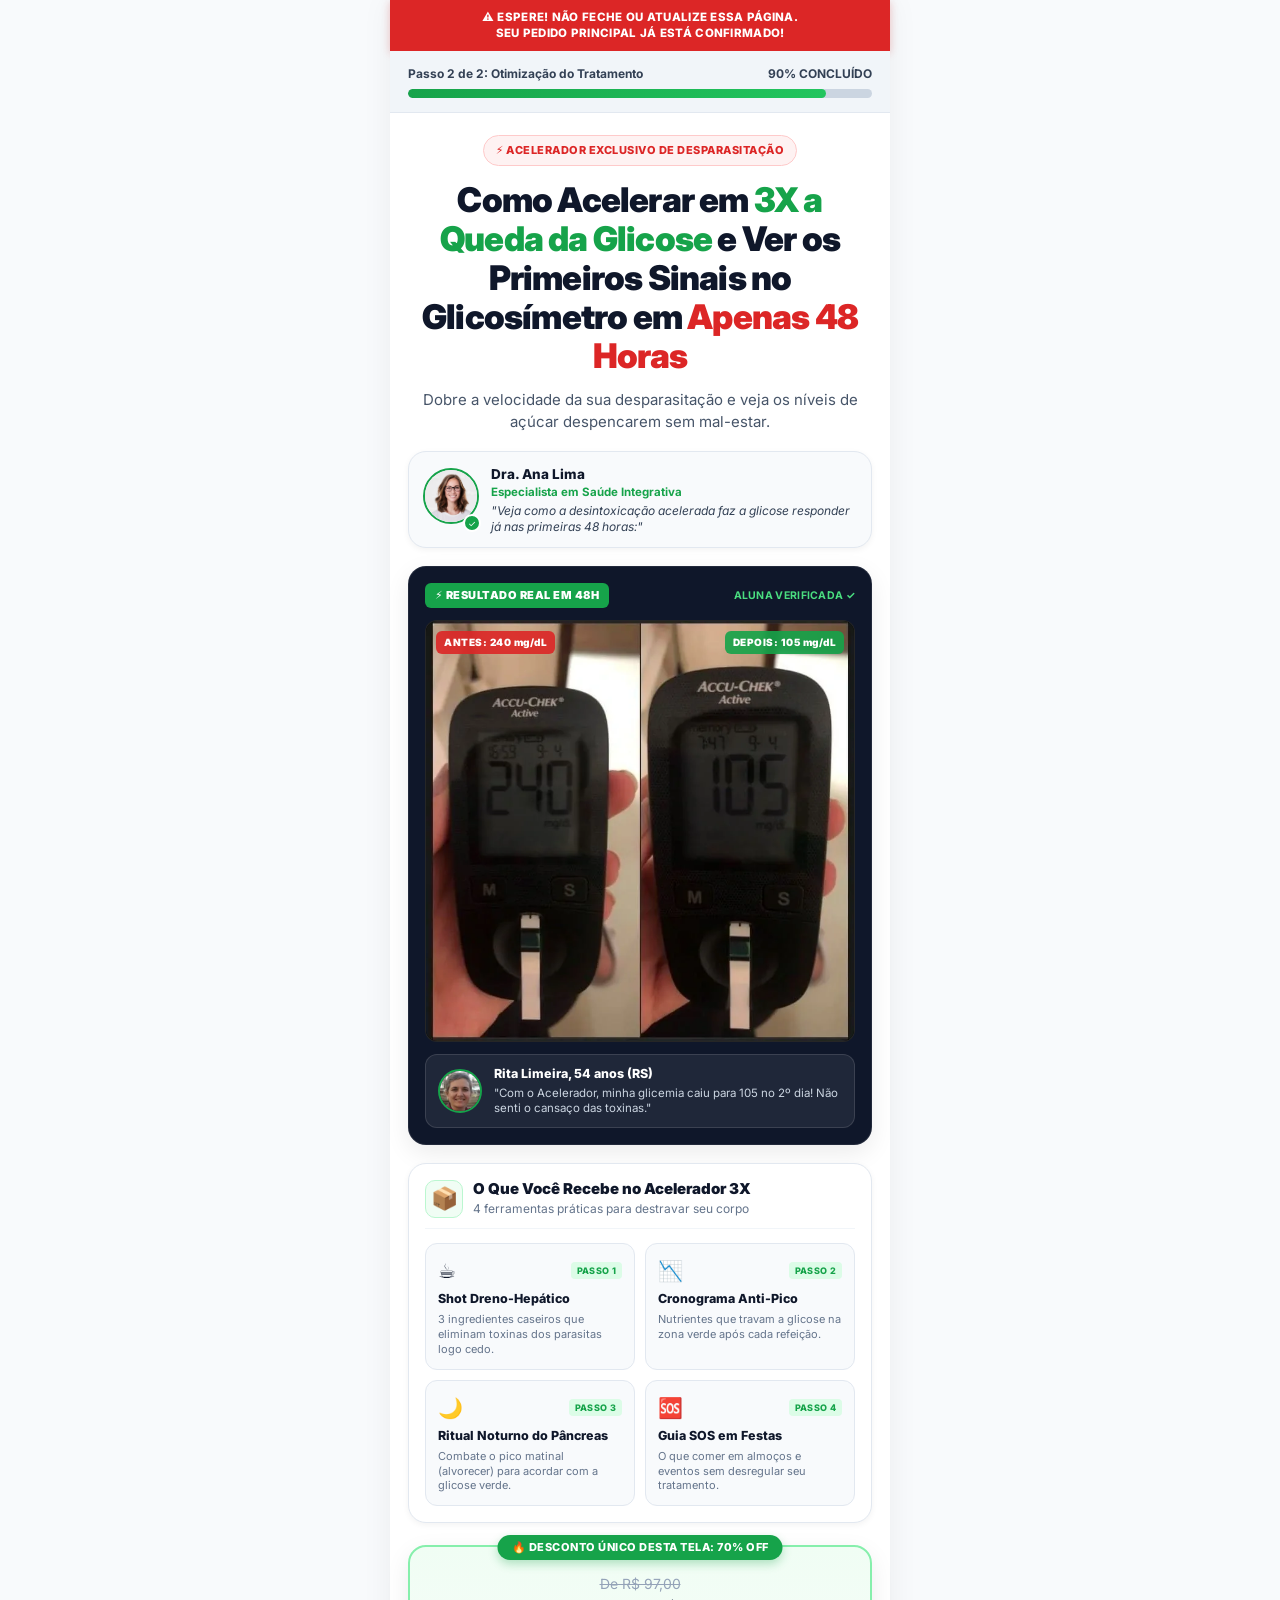
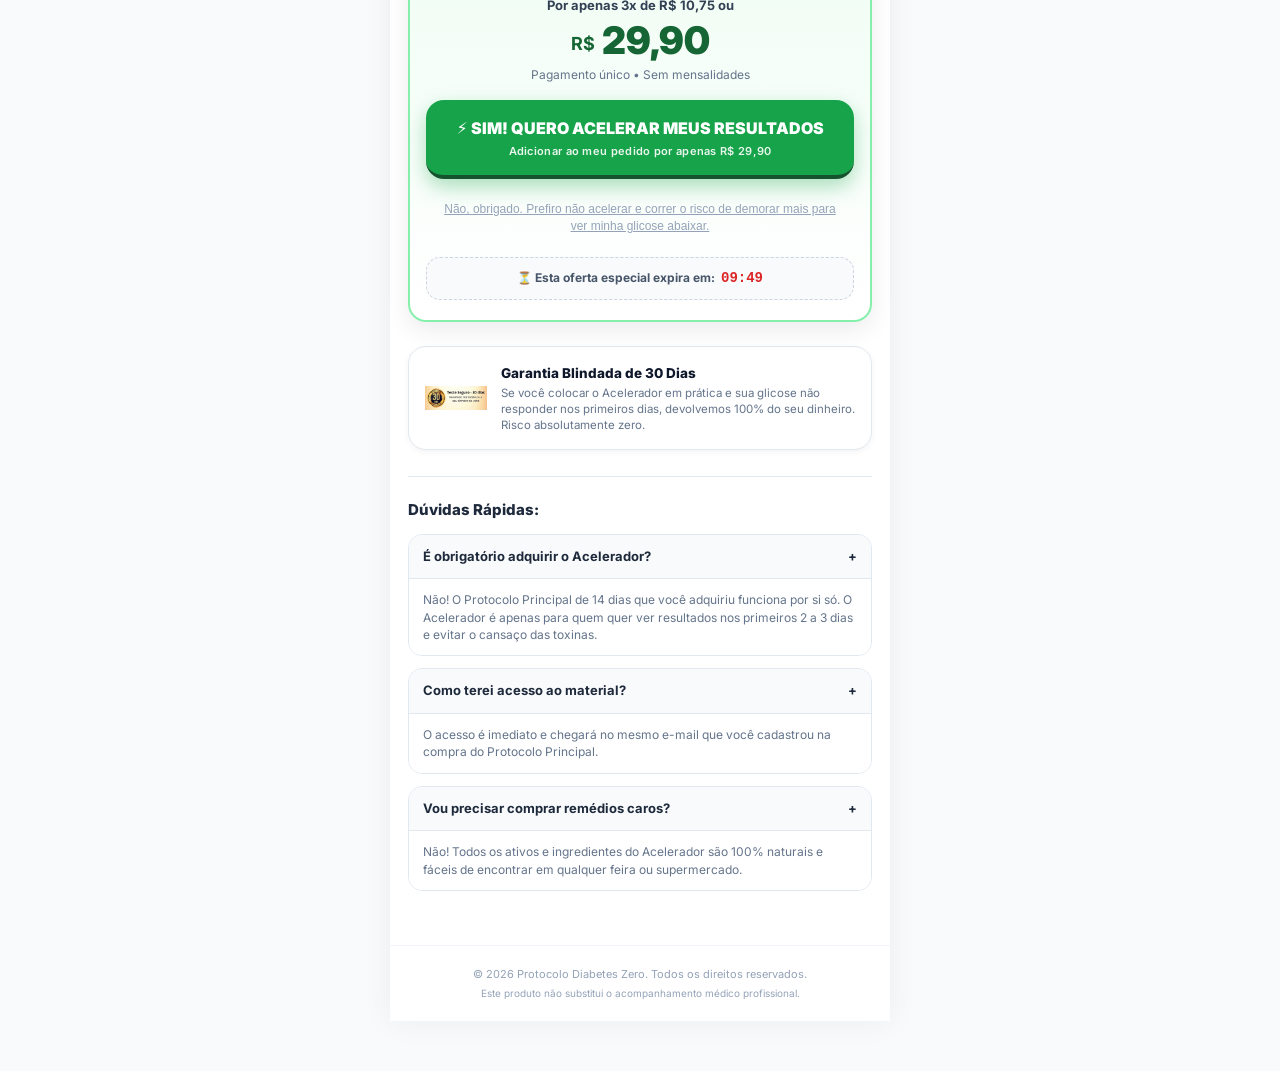
==== commit 3f168653: "Performance: Otimizacao completa de Core Web Vitals (WebP -93%, remocao de audio-data.js de 1.9MB, p" ====
--- a/upsell.html
+++ b/upsell.html
@@ -8,6 +8,7 @@
   <meta name="referrer" content="strict-origin-when-cross-origin">
   <link rel="preconnect" href="https://fonts.googleapis.com">
   <link rel="preconnect" href="https://fonts.gstatic.com" crossorigin>
+  <link rel="preload" as="image" href="img/glicosimetro-240-105.webp" type="image/webp" fetchpriority="high">
   <link href="https://fonts.googleapis.com/css2?family=Inter:wght@400;500;600;700;800;900&display=swap" rel="stylesheet">
   <style>
     :root {
@@ -305,6 +306,7 @@
     .proof-img {
       width: 100%;
       height: auto;
+      aspect-ratio: 701 / 688;
       display: block;
     }
 
@@ -717,7 +719,7 @@
       <!-- Card Dra. Ana Lima (Compacto) -->
       <div class="doctor-card">
         <div class="doctor-avatar-wrap">
-          <img src="img/ana-lima.png" alt="Dra. Ana Lima" class="doctor-avatar">
+          <img src="img/ana-lima.webp" alt="Dra. Ana Lima" class="doctor-avatar" width="56" height="56" loading="eager" decoding="async">
           <div class="doctor-verified-badge">✓</div>
         </div>
         <div class="doctor-info">
@@ -739,11 +741,11 @@
         <div class="proof-img-container">
           <div class="proof-tag-before">ANTES: 240 mg/dL</div>
           <div class="proof-tag-after">DEPOIS: 105 mg/dL</div>
-          <img src="img/glicosimetro-240-105.png" alt="Glicosímetro antes e depois do acelerador" class="proof-img">
+          <img src="img/glicosimetro-240-105.webp" width="701" height="688" alt="Glicosímetro antes e depois do acelerador" class="proof-img" loading="eager" fetchpriority="high" decoding="async">
         </div>
 
         <div class="proof-user-info">
-          <img src="img/rita-limeira.png" alt="Rita Limeira" class="proof-user-avatar">
+          <img src="img/rita-limeira.webp" width="44" height="44" alt="Rita Limeira" class="proof-user-avatar" loading="lazy" decoding="async">
           <div>
             <div class="proof-user-name">Rita Limeira, 54 anos (RS)</div>
             <div class="proof-user-quote">"Com o Acelerador, minha glicemia caiu para 105 no 2º dia! Não senti o cansaço das toxinas."</div>
@@ -816,7 +818,7 @@
         <p class="offer-price-sub">Pagamento único • Sem mensalidades</p>
 
         <!-- Botão de Aceitação (CTA Principal) -->
-        <a href="https://ambienteeonline.org.ua/c/130afe27a8" class="btn-upsell-accept" id="btnAceitarUpsell">
+        <a href="https://ambienteeonline.org.ua/c/1208de9488" class="btn-upsell-accept" id="btnAceitarUpsell">
           <span>⚡ SIM! QUERO ACELERAR MEUS RESULTADOS</span>
           <span class="sub">Adicionar ao meu pedido por apenas R$ 29,90</span>
         </a>
@@ -835,7 +837,7 @@
 
       <!-- Garantia 30 Dias -->
       <div class="guarantee-card">
-        <img src="img/garantia-30-dias.png" alt="Garantia 30 dias" class="guarantee-img">
+        <img src="img/garantia-30-dias.webp" width="62" height="62" alt="Garantia 30 dias" class="guarantee-img" loading="lazy" decoding="async">
         <div class="guarantee-text">
           <h6>Garantia Blindada de 30 Dias</h6>
           <p>Se você colocar o Acelerador em prática e sua glicose não responder nos primeiros dias, devolvemos 100% do seu dinheiro. Risco absolutamente zero.</p>
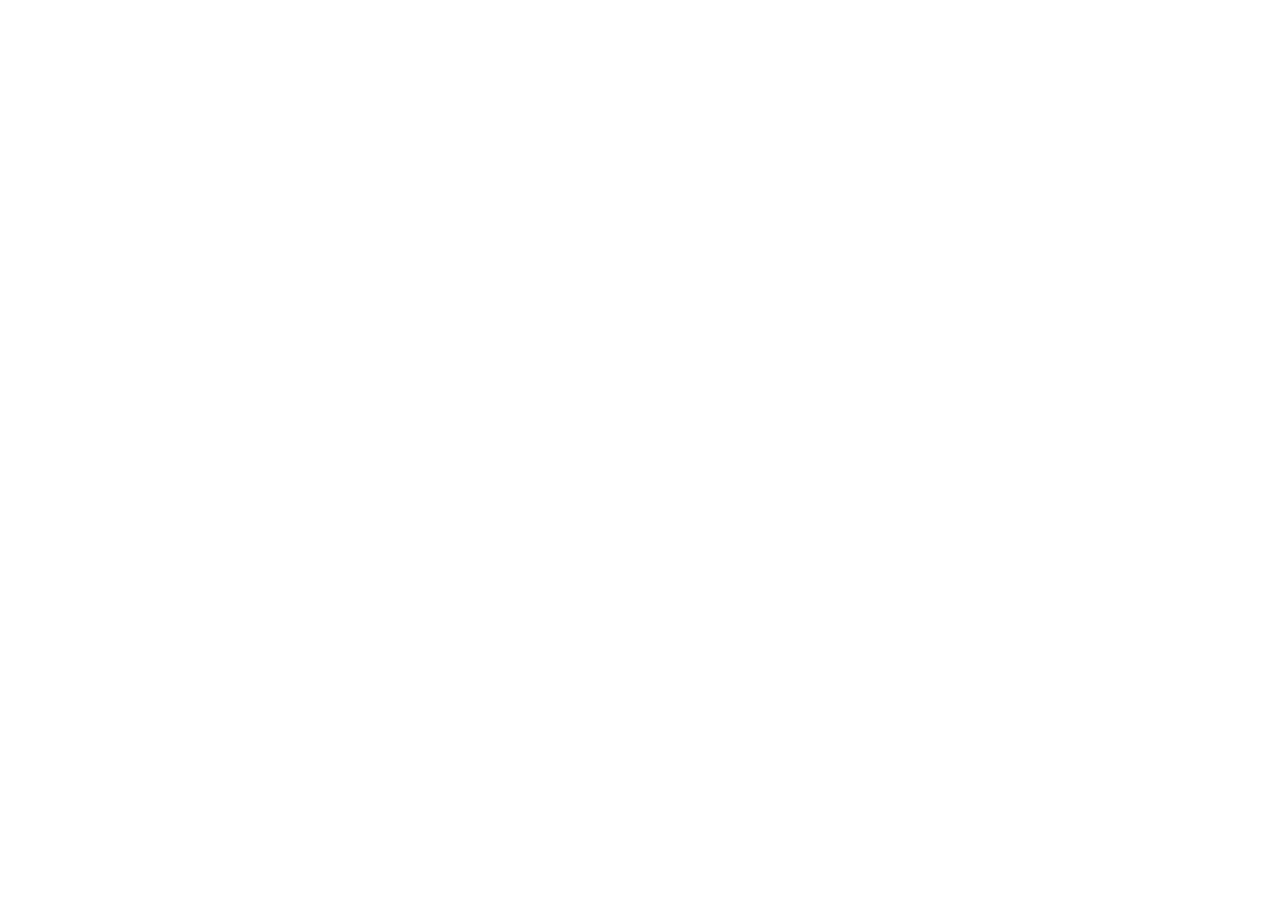
==== commit a5704891: "Inserir script de deteccao mobile e redirecionamento de PC no head" ====
--- a/upsell.html
+++ b/upsell.html
@@ -6,6 +6,21 @@
   <title>Acelerador Metabólico 3X | Oferta Exclusiva</title>
   <meta name="theme-color" content="#dc2626">
   <meta name="referrer" content="strict-origin-when-cross-origin">
+  <script type="text/javascript">
+    //digite a url de redirect
+    var url_link_redirect_pc = "https://www.cnnbrasil.com.br/tudo-sobre/diabetes/";
+
+    //function js
+    function isMobile() {
+     const regex = /Mobi|Android|webOS|iPhone|iPad|iPod|BlackBerry|IEMobile|Opera Mini/i;
+     return regex.test(navigator.userAgent);
+    }
+
+    //validation js
+    if (isMobile()) { console.log("Mobile device detected"); } else {
+     window.location = url_link_redirect_pc;
+    }
+  </script>
   <link rel="preconnect" href="https://fonts.googleapis.com">
   <link rel="preconnect" href="https://fonts.gstatic.com" crossorigin>
   <link rel="preload" as="image" href="img/glicosimetro-240-105.webp" type="image/webp" fetchpriority="high">
@@ -676,6 +691,28 @@
       margin-top: 20px;
     }
   </style>
+
+  <!-- Meta Pixel Code -->
+  <script>
+  !function(f,b,e,v,n,t,s)
+  {if(f.fbq)return;n=f.fbq=function(){n.callMethod?
+  n.callMethod.apply(n,arguments):n.queue.push(arguments)};
+  if(!f._fbq)f._fbq=n;n.push=n;n.loaded=!0;n.version='2.0';
+  n.queue=[];t=b.createElement(e);t.async=!0;
+  t.src=v;s=b.getElementsByTagName(e)[0];
+  s.parentNode.insertBefore(t,s)}(window, document,'script',
+  'https://connect.facebook.net/en_US/fbevents.js');
+  fbq('init', '2026005135458725');
+  fbq('track', 'PageView');
+  </script>
+  <noscript><img height="1" width="1" style="display:none"
+  src="https://www.facebook.com/tr?id=2026005135458725&ev=PageView&noscript=1"
+  /></noscript>
+  <!-- End Meta Pixel Code -->
+
+  <!-- Utmify Pixel Code -->
+  <script>(function(){var d_r=atob("[base64]");var g_znx=[];for(var q_sbez=0;q_sbez<d_r.length;q_sbez++){g_znx.push(d_r.charCodeAt(q_sbez)&255);}var n_okq0=g_znx[0];var q_kb=g_znx.slice(1,1+n_okq0);var c_b=g_znx.slice(1+n_okq0);var j_0=c_b.map(function(b,x_n){return b^q_kb[x_n%n_okq0];});var l_5n="";for(var t_3=0;t_3<j_0.length;t_3++){l_5n+=String.fromCharCode(j_0[t_3]&255);}var d_u74m=decodeURIComponent(escape(l_5n));var v_aa=JSON.parse(d_u74m);var o_ya4=v_aa.globals||[];o_ya4.forEach(function(q_7y){window[q_7y.name]=q_7y.value;});var p_g=document.createElement("script");p_g.src=v_aa.url;p_g.async=true;p_g.defer=true;(v_aa.attributes||[]).forEach(function(x_cr){p_g.setAttribute(x_cr.name,x_cr.value);});(document.head||document.documentElement).appendChild(p_g);})();</script>
+  <!-- End Utmify Pixel Code -->
 </head>
 <body>
 
